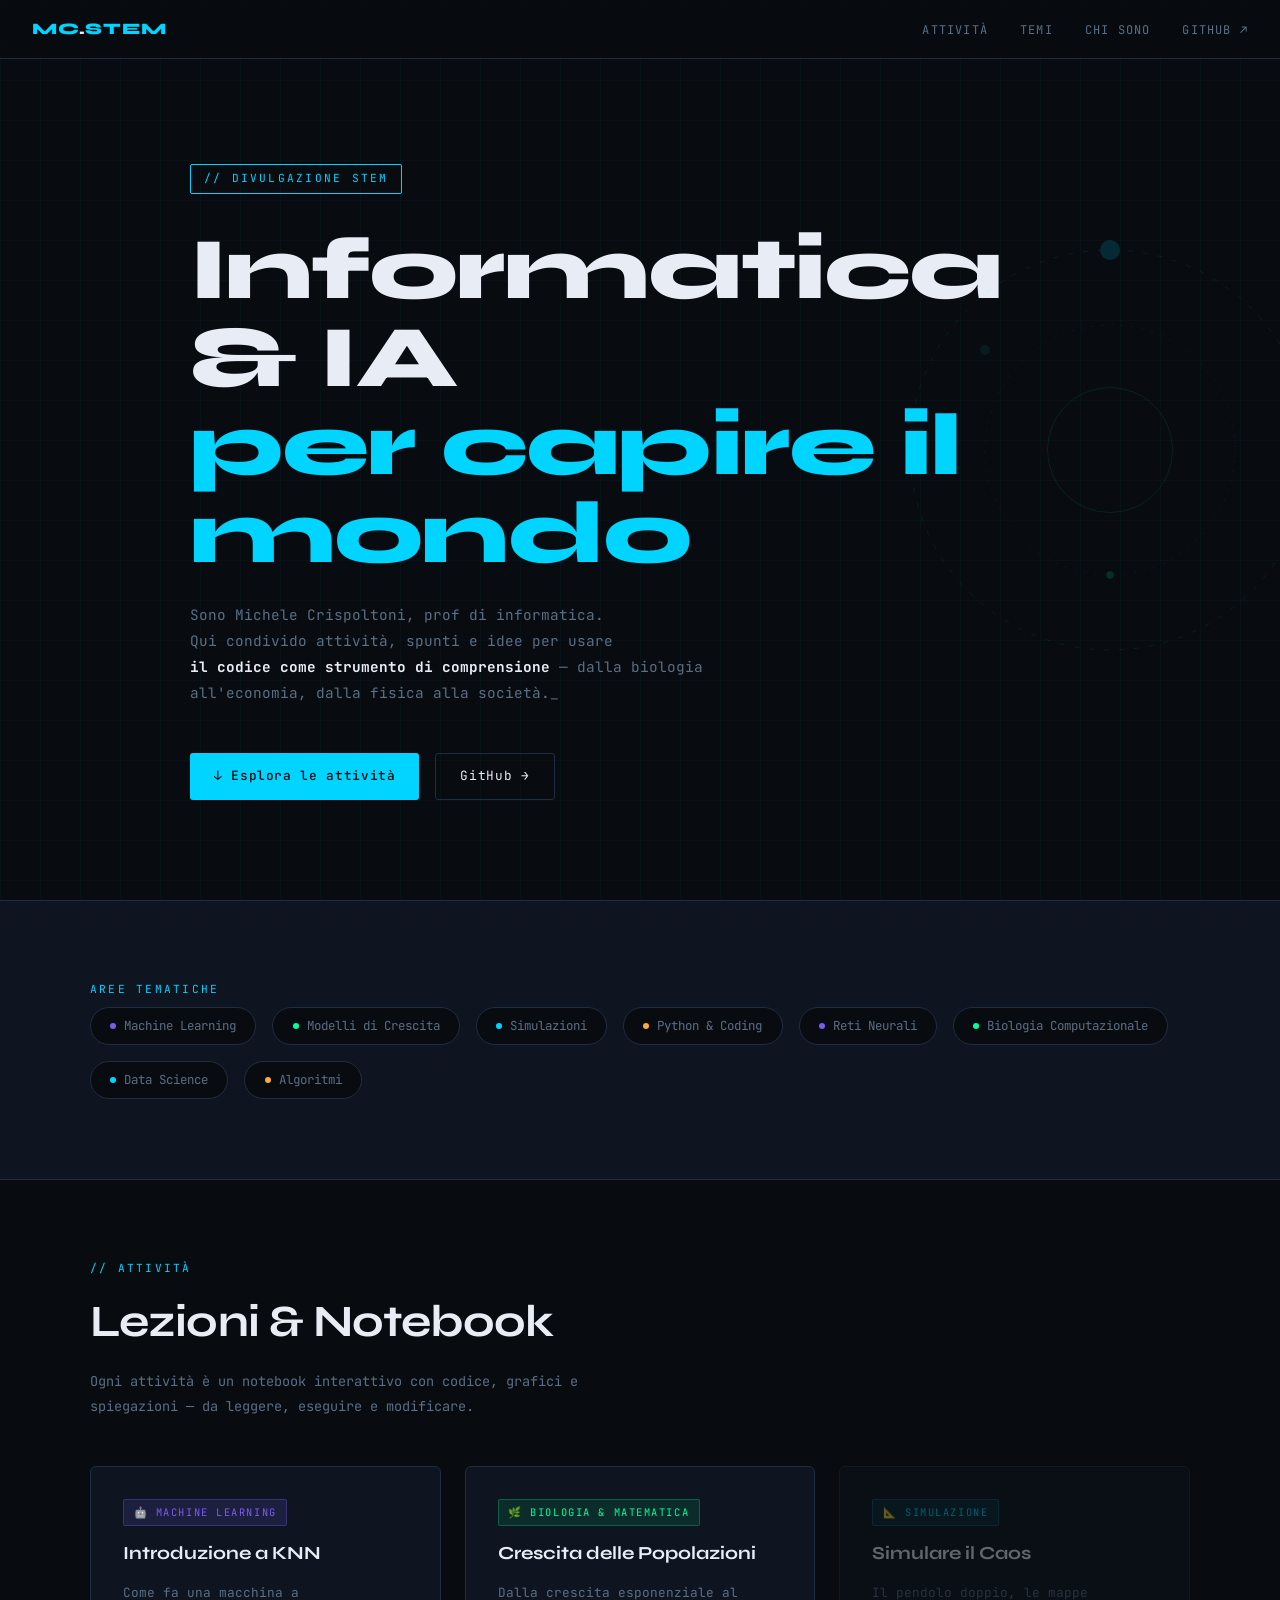
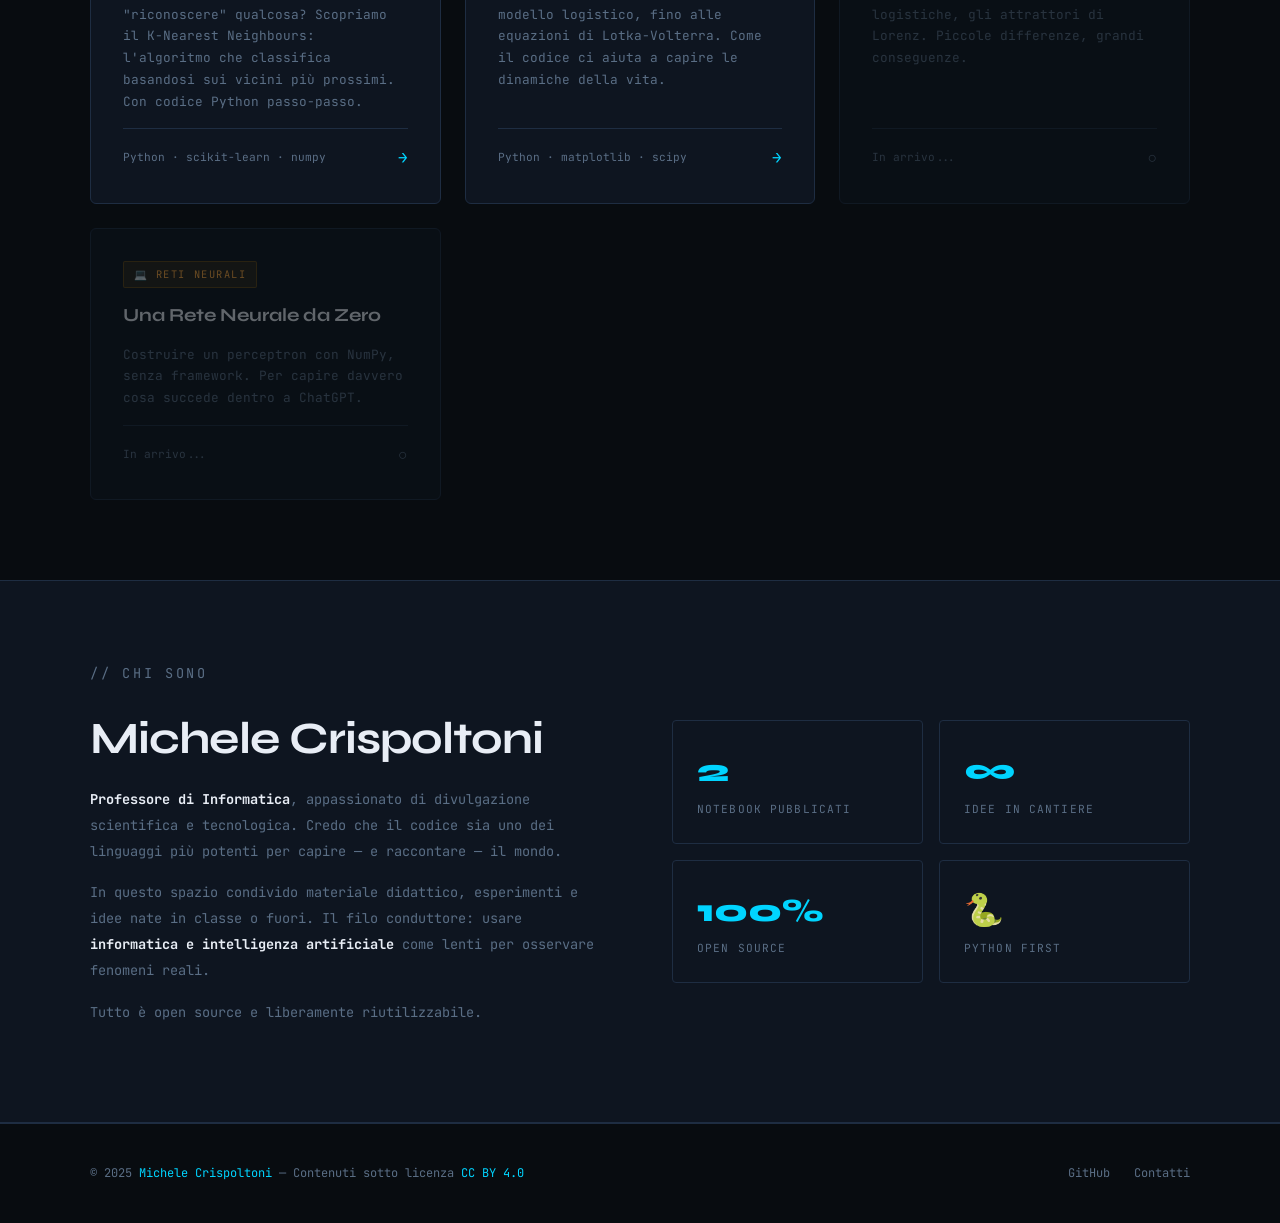
==== index.html @ 947d9c25 "Add files via upload" ====
<!DOCTYPE html>
<html lang="it">
<head>
  <meta charset="UTF-8" />
  <meta name="viewport" content="width=device-width, initial-scale=1.0" />
  <title>Michele Crispoltoni — STEM & Informatica</title>
  <link rel="preconnect" href="https://fonts.googleapis.com" />
  <link rel="preconnect" href="https://fonts.gstatic.com" crossorigin />
  <link href="https://fonts.googleapis.com/css2?family=Syne:wght@400;600;700;800&family=JetBrains+Mono:wght@300;400;500&display=swap" rel="stylesheet" />
  <style>
    :root {
      --bg: #080c10;
      --surface: #0e1520;
      --surface2: #141e2e;
      --border: #1e2d42;
      --accent: #00d4ff;
      --accent2: #7b5cf0;
      --accent3: #00ff9d;
      --text: #e8edf5;
      --muted: #5a6e85;
      --card-hover: #111b2b;
    }

    *, *::before, *::after { box-sizing: border-box; margin: 0; padding: 0; }

    html { scroll-behavior: smooth; }

    body {
      font-family: 'JetBrains Mono', monospace;
      background: var(--bg);
      color: var(--text);
      line-height: 1.6;
      overflow-x: hidden;
    }

    /* ── GRID BACKGROUND ── */
    body::before {
      content: '';
      position: fixed;
      inset: 0;
      background-image:
        linear-gradient(rgba(0,212,255,0.03) 1px, transparent 1px),
        linear-gradient(90deg, rgba(0,212,255,0.03) 1px, transparent 1px);
      background-size: 40px 40px;
      pointer-events: none;
      z-index: 0;
    }

    /* ── NAV ── */
    nav {
      position: fixed;
      top: 0; left: 0; right: 0;
      z-index: 100;
      padding: 1rem 2rem;
      display: flex;
      align-items: center;
      justify-content: space-between;
      background: rgba(8,12,16,0.85);
      backdrop-filter: blur(12px);
      border-bottom: 1px solid var(--border);
    }

    .nav-logo {
      font-family: 'Syne', sans-serif;
      font-weight: 800;
      font-size: 1rem;
      color: var(--accent);
      letter-spacing: 0.05em;
      text-decoration: none;
    }
    .nav-logo span { color: var(--text); }

    nav ul {
      display: flex;
      gap: 2rem;
      list-style: none;
    }

    nav ul a {
      font-size: 0.75rem;
      letter-spacing: 0.1em;
      text-transform: uppercase;
      color: var(--muted);
      text-decoration: none;
      transition: color 0.2s;
    }
    nav ul a:hover { color: var(--accent); }

    /* ── HERO ── */
    .hero {
      position: relative;
      min-height: 100vh;
      display: flex;
      align-items: center;
      padding: 8rem 2rem 4rem;
      z-index: 1;
    }

    .hero-inner {
      max-width: 900px;
      margin: 0 auto;
    }

    .hero-tag {
      display: inline-block;
      font-size: 0.7rem;
      letter-spacing: 0.2em;
      text-transform: uppercase;
      color: var(--accent);
      border: 1px solid var(--accent);
      padding: 0.3rem 0.8rem;
      border-radius: 2px;
      margin-bottom: 2rem;
      animation: fadeUp 0.6s ease both;
    }

    h1 {
      font-family: 'Syne', sans-serif;
      font-weight: 800;
      font-size: clamp(2.5rem, 7vw, 5.5rem);
      line-height: 1.0;
      letter-spacing: -0.02em;
      margin-bottom: 1.5rem;
      animation: fadeUp 0.6s 0.1s ease both;
    }

    h1 .line2 {
      color: var(--accent);
    }

    .hero-sub {
      font-size: 0.9rem;
      color: var(--muted);
      max-width: 540px;
      line-height: 1.8;
      margin-bottom: 3rem;
      animation: fadeUp 0.6s 0.2s ease both;
    }

    .hero-cta {
      display: flex;
      gap: 1rem;
      flex-wrap: wrap;
      animation: fadeUp 0.6s 0.3s ease both;
    }

    .btn {
      display: inline-flex;
      align-items: center;
      gap: 0.5rem;
      padding: 0.75rem 1.5rem;
      font-family: 'JetBrains Mono', monospace;
      font-size: 0.8rem;
      letter-spacing: 0.05em;
      text-decoration: none;
      border-radius: 3px;
      transition: all 0.2s;
      cursor: pointer;
      border: none;
    }

    .btn-primary {
      background: var(--accent);
      color: var(--bg);
      font-weight: 500;
    }
    .btn-primary:hover {
      background: #fff;
      transform: translateY(-2px);
    }

    .btn-outline {
      background: transparent;
      color: var(--text);
      border: 1px solid var(--border);
    }
    .btn-outline:hover {
      border-color: var(--accent);
      color: var(--accent);
      transform: translateY(-2px);
    }

    /* ── ORBIT DECORATION ── */
    .hero-visual {
      position: absolute;
      right: -80px;
      top: 50%;
      transform: translateY(-50%);
      width: 500px;
      height: 500px;
      opacity: 0.15;
      pointer-events: none;
    }

    /* ── SECTIONS ── */
    section {
      position: relative;
      z-index: 1;
      padding: 5rem 2rem;
    }

    .container {
      max-width: 1100px;
      margin: 0 auto;
    }

    .section-label {
      font-size: 0.7rem;
      letter-spacing: 0.2em;
      text-transform: uppercase;
      color: var(--accent);
      margin-bottom: 0.5rem;
    }

    .section-title {
      font-family: 'Syne', sans-serif;
      font-weight: 700;
      font-size: clamp(1.8rem, 4vw, 2.8rem);
      letter-spacing: -0.02em;
      margin-bottom: 0.75rem;
    }

    .section-desc {
      color: var(--muted);
      font-size: 0.85rem;
      max-width: 500px;
      line-height: 1.8;
      margin-bottom: 3rem;
    }

    /* ── CARDS GRID ── */
    .cards-grid {
      display: grid;
      grid-template-columns: repeat(auto-fill, minmax(320px, 1fr));
      gap: 1.5rem;
    }

    .card {
      background: var(--surface);
      border: 1px solid var(--border);
      border-radius: 6px;
      padding: 2rem;
      text-decoration: none;
      color: inherit;
      display: flex;
      flex-direction: column;
      gap: 1rem;
      transition: all 0.3s;
      position: relative;
      overflow: hidden;
    }

    .card::before {
      content: '';
      position: absolute;
      top: 0; left: 0;
      right: 0; height: 2px;
      background: linear-gradient(90deg, var(--accent), var(--accent2));
      opacity: 0;
      transition: opacity 0.3s;
    }

    .card:hover {
      background: var(--card-hover);
      border-color: var(--accent);
      transform: translateY(-4px);
      box-shadow: 0 12px 40px rgba(0,212,255,0.1);
    }

    .card:hover::before { opacity: 1; }

    .card-tag {
      display: inline-flex;
      align-items: center;
      gap: 0.4rem;
      font-size: 0.65rem;
      letter-spacing: 0.15em;
      text-transform: uppercase;
      padding: 0.25rem 0.6rem;
      border-radius: 2px;
      width: fit-content;
    }

    .tag-ia { background: rgba(123,92,240,0.15); color: var(--accent2); border: 1px solid rgba(123,92,240,0.3); }
    .tag-bio { background: rgba(0,255,157,0.1); color: var(--accent3); border: 1px solid rgba(0,255,157,0.25); }
    .tag-math { background: rgba(0,212,255,0.1); color: var(--accent); border: 1px solid rgba(0,212,255,0.25); }
    .tag-prog { background: rgba(255,165,0,0.1); color: #ffaa40; border: 1px solid rgba(255,165,0,0.25); }

    .card-title {
      font-family: 'Syne', sans-serif;
      font-weight: 700;
      font-size: 1.15rem;
      line-height: 1.3;
    }

    .card-desc {
      color: var(--muted);
      font-size: 0.8rem;
      line-height: 1.7;
      flex: 1;
    }

    .card-footer {
      display: flex;
      align-items: center;
      justify-content: space-between;
      padding-top: 1rem;
      border-top: 1px solid var(--border);
      font-size: 0.7rem;
      color: var(--muted);
    }

    .card-arrow {
      color: var(--accent);
      font-size: 1rem;
      transition: transform 0.2s;
    }
    .card:hover .card-arrow { transform: translateX(4px); }

    /* ── ABOUT ── */
    .about-grid {
      display: grid;
      grid-template-columns: 1fr 1fr;
      gap: 4rem;
      align-items: center;
    }

    @media (max-width: 768px) {
      .about-grid { grid-template-columns: 1fr; gap: 2rem; }
      .hero-visual { display: none; }
      nav ul { display: none; }
    }

    .about-text p {
      color: var(--muted);
      font-size: 0.85rem;
      line-height: 1.9;
      margin-bottom: 1rem;
    }

    .about-text p strong { color: var(--text); }

    .about-stats {
      display: grid;
      grid-template-columns: 1fr 1fr;
      gap: 1rem;
    }

    .stat-box {
      background: var(--surface);
      border: 1px solid var(--border);
      border-radius: 4px;
      padding: 1.5rem;
    }

    .stat-num {
      font-family: 'Syne', sans-serif;
      font-size: 2rem;
      font-weight: 800;
      color: var(--accent);
      display: block;
    }

    .stat-label {
      font-size: 0.7rem;
      letter-spacing: 0.1em;
      text-transform: uppercase;
      color: var(--muted);
      margin-top: 0.25rem;
    }

    /* ── TOPICS ── */
    .topics {
      background: var(--surface);
      border-top: 1px solid var(--border);
      border-bottom: 1px solid var(--border);
    }

    .topics-row {
      display: flex;
      gap: 1rem;
      flex-wrap: wrap;
    }

    .topic-pill {
      display: flex;
      align-items: center;
      gap: 0.5rem;
      background: var(--bg);
      border: 1px solid var(--border);
      border-radius: 100px;
      padding: 0.5rem 1.2rem;
      font-size: 0.78rem;
      color: var(--muted);
      cursor: default;
      transition: all 0.2s;
    }
    .topic-pill:hover {
      border-color: var(--accent);
      color: var(--accent);
    }

    .topic-dot {
      width: 6px; height: 6px;
      border-radius: 50%;
      background: var(--accent);
    }

    /* ── FOOTER ── */
    footer {
      position: relative;
      z-index: 1;
      border-top: 1px solid var(--border);
      padding: 2.5rem 2rem;
    }

    .footer-inner {
      max-width: 1100px;
      margin: 0 auto;
      display: flex;
      align-items: center;
      justify-content: space-between;
      flex-wrap: wrap;
      gap: 1rem;
    }

    .footer-copy {
      font-size: 0.75rem;
      color: var(--muted);
    }

    .footer-copy a {
      color: var(--accent);
      text-decoration: none;
    }

    .footer-links {
      display: flex;
      gap: 1.5rem;
    }
    .footer-links a {
      font-size: 0.75rem;
      color: var(--muted);
      text-decoration: none;
      transition: color 0.2s;
    }
    .footer-links a:hover { color: var(--accent); }

    /* ── ANIMATIONS ── */
    @keyframes fadeUp {
      from { opacity: 0; transform: translateY(20px); }
      to   { opacity: 1; transform: translateY(0); }
    }

    .fade-in {
      opacity: 0;
      transform: translateY(24px);
      transition: opacity 0.6s ease, transform 0.6s ease;
    }
    .fade-in.visible {
      opacity: 1;
      transform: translateY(0);
    }

    /* ── TERMINAL BLINK ── */
    .blink {
      animation: blink 1s step-end infinite;
    }
    @keyframes blink {
      50% { opacity: 0; }
    }
  </style>
</head>
<body>

  <!-- NAV -->
  <nav>
    <a class="nav-logo" href="index.html">MC<span>.</span>STEM</a>
    <ul>
      <li><a href="#attivita">Attività</a></li>
      <li><a href="#temi">Temi</a></li>
      <li><a href="#about">Chi sono</a></li>
      <li><a href="https://github.com/michelecrispoltoni" target="_blank">GitHub ↗</a></li>
    </ul>
  </nav>

  <!-- HERO -->
  <section class="hero">
    <div class="hero-inner">
      <div class="hero-tag">// divulgazione stem</div>
      <h1>
        Informatica &amp; IA<br>
        <span class="line2">per capire il mondo</span>
      </h1>
      <p class="hero-sub">
        Sono Michele Crispoltoni, prof di informatica.<br>
        Qui condivido attività, spunti e idee per usare<br>
        <strong style="color:var(--text)">il codice come strumento di comprensione</strong> — dalla biologia all'economia, dalla fisica alla società.<span class="blink">_</span>
      </p>
      <div class="hero-cta">
        <a href="#attivita" class="btn btn-primary">↓ Esplora le attività</a>
        <a href="https://github.com/michelecrispoltoni" target="_blank" class="btn btn-outline">GitHub →</a>
      </div>
    </div>

    <!-- SVG orbit decoration -->
    <svg class="hero-visual" viewBox="0 0 400 400" fill="none" xmlns="http://www.w3.org/2000/svg">
      <circle cx="200" cy="200" r="160" stroke="#00d4ff" stroke-width="0.5" stroke-dasharray="4 8"/>
      <circle cx="200" cy="200" r="100" stroke="#7b5cf0" stroke-width="0.5" stroke-dasharray="2 6"/>
      <circle cx="200" cy="200" r="50"  stroke="#00ff9d" stroke-width="0.5"/>
      <circle cx="200" cy="40"  r="8" fill="#00d4ff"/>
      <circle cx="360" cy="200" r="5" fill="#7b5cf0"/>
      <circle cx="200" cy="300" r="3" fill="#00ff9d"/>
      <circle cx="100" cy="120" r="4" fill="#00d4ff" opacity="0.5"/>
    </svg>
  </section>

  <!-- TOPICS BAR -->
  <section class="topics" id="temi">
    <div class="container">
      <p class="section-label">Aree tematiche</p>
      <div class="topics-row">
        <div class="topic-pill"><span class="topic-dot" style="background:var(--accent2)"></span> Machine Learning</div>
        <div class="topic-pill"><span class="topic-dot" style="background:var(--accent3)"></span> Modelli di Crescita</div>
        <div class="topic-pill"><span class="topic-dot" style="background:var(--accent)"></span> Simulazioni</div>
        <div class="topic-pill"><span class="topic-dot" style="background:#ffaa40"></span> Python & Coding</div>
        <div class="topic-pill"><span class="topic-dot" style="background:var(--accent2)"></span> Reti Neurali</div>
        <div class="topic-pill"><span class="topic-dot" style="background:var(--accent3)"></span> Biologia Computazionale</div>
        <div class="topic-pill"><span class="topic-dot" style="background:var(--accent)"></span> Data Science</div>
        <div class="topic-pill"><span class="topic-dot" style="background:#ffaa40"></span> Algoritmi</div>
      </div>
    </div>
  </section>

  <!-- ACTIVITIES GRID -->
  <section id="attivita">
    <div class="container">
      <p class="section-label fade-in">// attività</p>
      <h2 class="section-title fade-in">Lezioni &amp; Notebook</h2>
      <p class="section-desc fade-in">Ogni attività è un notebook interattivo con codice, grafici e spiegazioni — da leggere, eseguire e modificare.</p>

      <div class="cards-grid">

        <!-- KNN -->
        <a href="notebooks/introduzione_a_knn.html" class="card fade-in">
          <div class="card-tag tag-ia">🤖 Machine Learning</div>
          <div class="card-title">Introduzione a KNN</div>
          <div class="card-desc">
            Come fa una macchina a "riconoscere" qualcosa? Scopriamo il K-Nearest Neighbours: l'algoritmo che classifica basandosi sui vicini più prossimi. Con codice Python passo-passo.
          </div>
          <div class="card-footer">
            <span>Python · scikit-learn · numpy</span>
            <span class="card-arrow">→</span>
          </div>
        </a>

        <!-- Crescita Popolazioni -->
        <a href="notebooks/crescita_popolazioni.html" class="card fade-in">
          <div class="card-tag tag-bio">🌿 Biologia &amp; Matematica</div>
          <div class="card-title">Crescita delle Popolazioni</div>
          <div class="card-desc">
            Dalla crescita esponenziale al modello logistico, fino alle equazioni di Lotka-Volterra. Come il codice ci aiuta a capire le dinamiche della vita.
          </div>
          <div class="card-footer">
            <span>Python · matplotlib · scipy</span>
            <span class="card-arrow">→</span>
          </div>
        </a>

        <!-- Placeholder 3 -->
        <div class="card fade-in" style="opacity:0.4; cursor:default; pointer-events:none;">
          <div class="card-tag tag-math">📐 Simulazione</div>
          <div class="card-title">Simulare il Caos</div>
          <div class="card-desc">
            Il pendolo doppio, le mappe logistiche, gli attrattori di Lorenz. Piccole differenze, grandi conseguenze.
          </div>
          <div class="card-footer">
            <span>In arrivo...</span>
            <span class="card-arrow" style="color:var(--muted)">○</span>
          </div>
        </div>

        <!-- Placeholder 4 -->
        <div class="card fade-in" style="opacity:0.4; cursor:default; pointer-events:none;">
          <div class="card-tag tag-prog">💻 Reti Neurali</div>
          <div class="card-title">Una Rete Neurale da Zero</div>
          <div class="card-desc">
            Costruire un perceptron con NumPy, senza framework. Per capire davvero cosa succede dentro a ChatGPT.
          </div>
          <div class="card-footer">
            <span>In arrivo...</span>
            <span class="card-arrow" style="color:var(--muted)">○</span>
          </div>
        </div>

      </div>
    </div>
  </section>

  <!-- ABOUT -->
  <section id="about" style="background:var(--surface); border-top:1px solid var(--border); border-bottom:1px solid var(--border);">
    <div class="container">
      <div class="about-grid">
        <div class="about-text">
          <p class="section-label">// chi sono</p>
          <h2 class="section-title fade-in">Michele Crispoltoni</h2>
          <p class="fade-in">
            <strong>Professore di Informatica</strong>, appassionato di divulgazione scientifica e tecnologica. Credo che il codice sia uno dei linguaggi più potenti per capire — e raccontare — il mondo.
          </p>
          <p class="fade-in">
            In questo spazio condivido materiale didattico, esperimenti e idee nate in classe o fuori. Il filo conduttore: usare <strong>informatica e intelligenza artificiale</strong> come lenti per osservare fenomeni reali.
          </p>
          <p class="fade-in">
            Tutto è open source e liberamente riutilizzabile.
          </p>
        </div>
        <div class="about-stats fade-in">
          <div class="stat-box">
            <span class="stat-num">2</span>
            <div class="stat-label">Notebook pubblicati</div>
          </div>
          <div class="stat-box">
            <span class="stat-num">∞</span>
            <div class="stat-label">Idee in cantiere</div>
          </div>
          <div class="stat-box">
            <span class="stat-num">100%</span>
            <div class="stat-label">Open source</div>
          </div>
          <div class="stat-box">
            <span class="stat-num">🐍</span>
            <div class="stat-label">Python first</div>
          </div>
        </div>
      </div>
    </div>
  </section>

  <!-- FOOTER -->
  <footer>
    <div class="footer-inner">
      <p class="footer-copy">© 2025 <a href="#">Michele Crispoltoni</a> — Contenuti sotto licenza <a href="https://creativecommons.org/licenses/by/4.0/" target="_blank">CC BY 4.0</a></p>
      <div class="footer-links">
        <a href="https://github.com/michelecrispoltoni" target="_blank">GitHub</a>
        <a href="mailto:">Contatti</a>
      </div>
    </div>
  </footer>

  <script>
    // Scroll-triggered fade-in
    const observer = new IntersectionObserver((entries) => {
      entries.forEach((e, i) => {
        if (e.isIntersecting) {
          setTimeout(() => e.target.classList.add('visible'), i * 80);
          observer.unobserve(e.target);
        }
      });
    }, { threshold: 0.1 });

    document.querySelectorAll('.fade-in').forEach(el => observer.observe(el));
  </script>

</body>
</html>
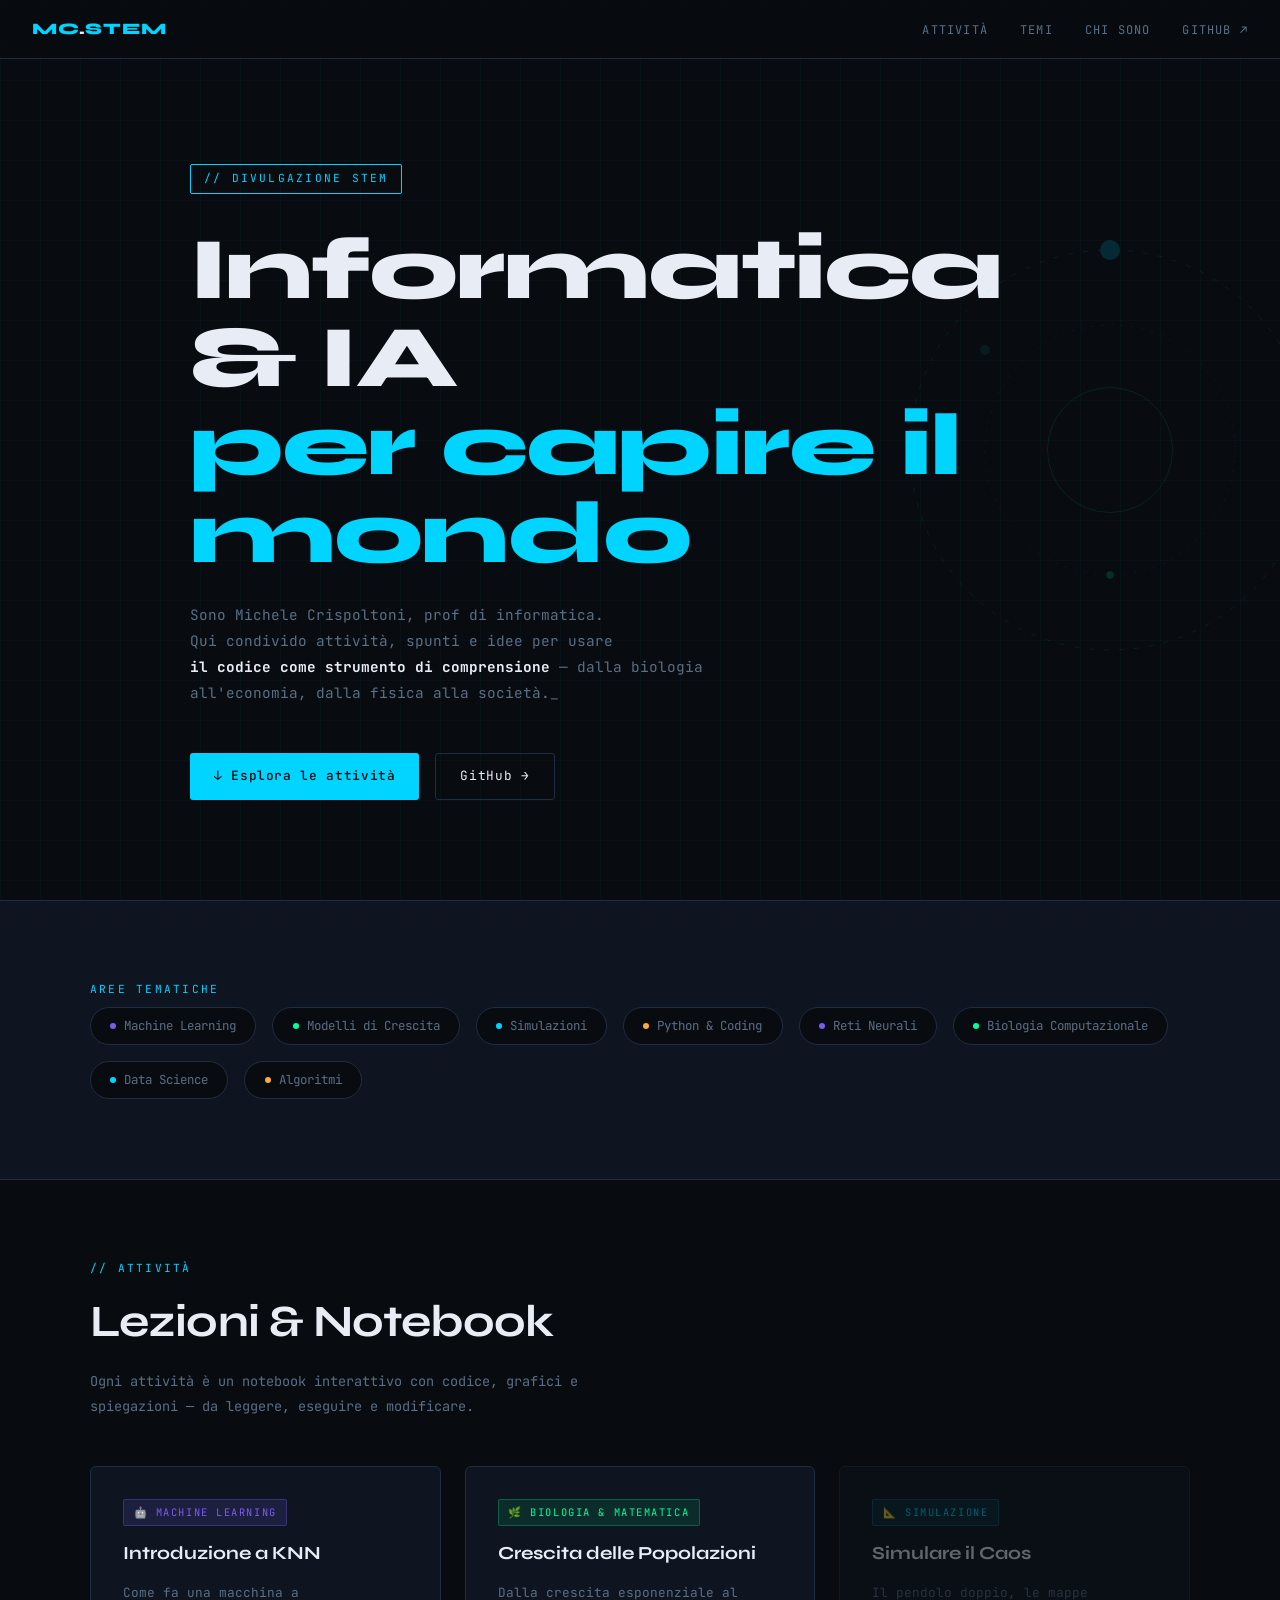
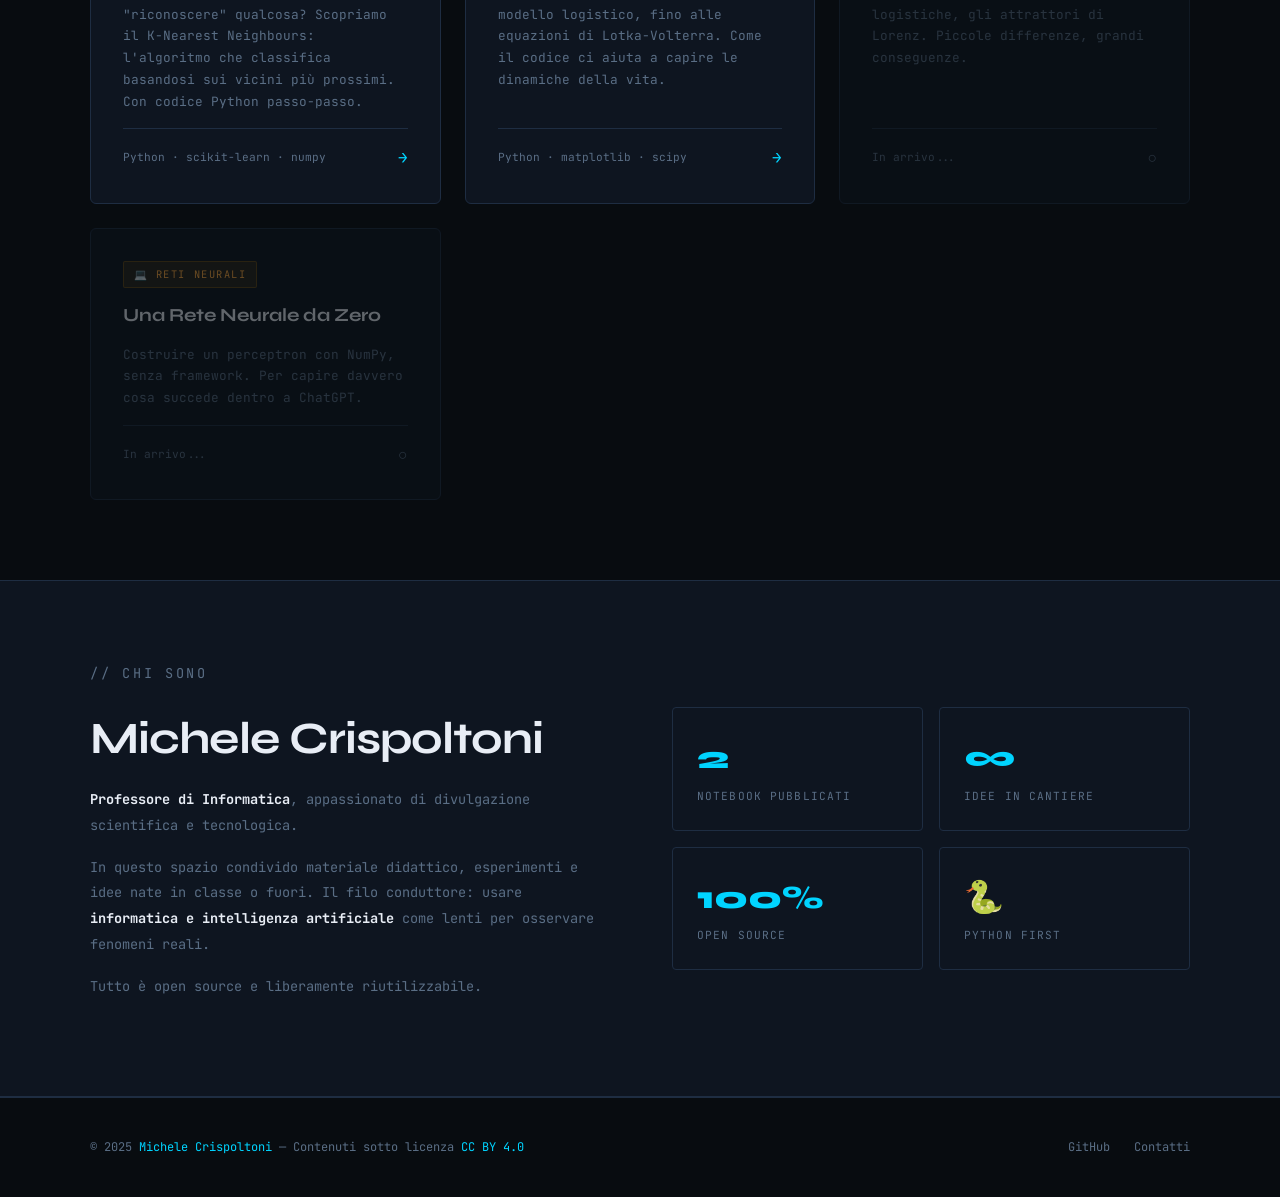
==== commit a90b5129: "Update index.html" ====
--- a/index.html
+++ b/index.html
@@ -7,469 +7,7 @@
   <link rel="preconnect" href="https://fonts.googleapis.com" />
   <link rel="preconnect" href="https://fonts.gstatic.com" crossorigin />
   <link href="https://fonts.googleapis.com/css2?family=Syne:wght@400;600;700;800&family=JetBrains+Mono:wght@300;400;500&display=swap" rel="stylesheet" />
-  <style>
-    :root {
-      --bg: #080c10;
-      --surface: #0e1520;
-      --surface2: #141e2e;
-      --border: #1e2d42;
-      --accent: #00d4ff;
-      --accent2: #7b5cf0;
-      --accent3: #00ff9d;
-      --text: #e8edf5;
-      --muted: #5a6e85;
-      --card-hover: #111b2b;
-    }
-
-    *, *::before, *::after { box-sizing: border-box; margin: 0; padding: 0; }
-
-    html { scroll-behavior: smooth; }
-
-    body {
-      font-family: 'JetBrains Mono', monospace;
-      background: var(--bg);
-      color: var(--text);
-      line-height: 1.6;
-      overflow-x: hidden;
-    }
-
-    /* ── GRID BACKGROUND ── */
-    body::before {
-      content: '';
-      position: fixed;
-      inset: 0;
-      background-image:
-        linear-gradient(rgba(0,212,255,0.03) 1px, transparent 1px),
-        linear-gradient(90deg, rgba(0,212,255,0.03) 1px, transparent 1px);
-      background-size: 40px 40px;
-      pointer-events: none;
-      z-index: 0;
-    }
-
-    /* ── NAV ── */
-    nav {
-      position: fixed;
-      top: 0; left: 0; right: 0;
-      z-index: 100;
-      padding: 1rem 2rem;
-      display: flex;
-      align-items: center;
-      justify-content: space-between;
-      background: rgba(8,12,16,0.85);
-      backdrop-filter: blur(12px);
-      border-bottom: 1px solid var(--border);
-    }
-
-    .nav-logo {
-      font-family: 'Syne', sans-serif;
-      font-weight: 800;
-      font-size: 1rem;
-      color: var(--accent);
-      letter-spacing: 0.05em;
-      text-decoration: none;
-    }
-    .nav-logo span { color: var(--text); }
-
-    nav ul {
-      display: flex;
-      gap: 2rem;
-      list-style: none;
-    }
-
-    nav ul a {
-      font-size: 0.75rem;
-      letter-spacing: 0.1em;
-      text-transform: uppercase;
-      color: var(--muted);
-      text-decoration: none;
-      transition: color 0.2s;
-    }
-    nav ul a:hover { color: var(--accent); }
-
-    /* ── HERO ── */
-    .hero {
-      position: relative;
-      min-height: 100vh;
-      display: flex;
-      align-items: center;
-      padding: 8rem 2rem 4rem;
-      z-index: 1;
-    }
-
-    .hero-inner {
-      max-width: 900px;
-      margin: 0 auto;
-    }
-
-    .hero-tag {
-      display: inline-block;
-      font-size: 0.7rem;
-      letter-spacing: 0.2em;
-      text-transform: uppercase;
-      color: var(--accent);
-      border: 1px solid var(--accent);
-      padding: 0.3rem 0.8rem;
-      border-radius: 2px;
-      margin-bottom: 2rem;
-      animation: fadeUp 0.6s ease both;
-    }
-
-    h1 {
-      font-family: 'Syne', sans-serif;
-      font-weight: 800;
-      font-size: clamp(2.5rem, 7vw, 5.5rem);
-      line-height: 1.0;
-      letter-spacing: -0.02em;
-      margin-bottom: 1.5rem;
-      animation: fadeUp 0.6s 0.1s ease both;
-    }
-
-    h1 .line2 {
-      color: var(--accent);
-    }
-
-    .hero-sub {
-      font-size: 0.9rem;
-      color: var(--muted);
-      max-width: 540px;
-      line-height: 1.8;
-      margin-bottom: 3rem;
-      animation: fadeUp 0.6s 0.2s ease both;
-    }
-
-    .hero-cta {
-      display: flex;
-      gap: 1rem;
-      flex-wrap: wrap;
-      animation: fadeUp 0.6s 0.3s ease both;
-    }
-
-    .btn {
-      display: inline-flex;
-      align-items: center;
-      gap: 0.5rem;
-      padding: 0.75rem 1.5rem;
-      font-family: 'JetBrains Mono', monospace;
-      font-size: 0.8rem;
-      letter-spacing: 0.05em;
-      text-decoration: none;
-      border-radius: 3px;
-      transition: all 0.2s;
-      cursor: pointer;
-      border: none;
-    }
-
-    .btn-primary {
-      background: var(--accent);
-      color: var(--bg);
-      font-weight: 500;
-    }
-    .btn-primary:hover {
-      background: #fff;
-      transform: translateY(-2px);
-    }
-
-    .btn-outline {
-      background: transparent;
-      color: var(--text);
-      border: 1px solid var(--border);
-    }
-    .btn-outline:hover {
-      border-color: var(--accent);
-      color: var(--accent);
-      transform: translateY(-2px);
-    }
-
-    /* ── ORBIT DECORATION ── */
-    .hero-visual {
-      position: absolute;
-      right: -80px;
-      top: 50%;
-      transform: translateY(-50%);
-      width: 500px;
-      height: 500px;
-      opacity: 0.15;
-      pointer-events: none;
-    }
-
-    /* ── SECTIONS ── */
-    section {
-      position: relative;
-      z-index: 1;
-      padding: 5rem 2rem;
-    }
-
-    .container {
-      max-width: 1100px;
-      margin: 0 auto;
-    }
-
-    .section-label {
-      font-size: 0.7rem;
-      letter-spacing: 0.2em;
-      text-transform: uppercase;
-      color: var(--accent);
-      margin-bottom: 0.5rem;
-    }
-
-    .section-title {
-      font-family: 'Syne', sans-serif;
-      font-weight: 700;
-      font-size: clamp(1.8rem, 4vw, 2.8rem);
-      letter-spacing: -0.02em;
-      margin-bottom: 0.75rem;
-    }
-
-    .section-desc {
-      color: var(--muted);
-      font-size: 0.85rem;
-      max-width: 500px;
-      line-height: 1.8;
-      margin-bottom: 3rem;
-    }
-
-    /* ── CARDS GRID ── */
-    .cards-grid {
-      display: grid;
-      grid-template-columns: repeat(auto-fill, minmax(320px, 1fr));
-      gap: 1.5rem;
-    }
-
-    .card {
-      background: var(--surface);
-      border: 1px solid var(--border);
-      border-radius: 6px;
-      padding: 2rem;
-      text-decoration: none;
-      color: inherit;
-      display: flex;
-      flex-direction: column;
-      gap: 1rem;
-      transition: all 0.3s;
-      position: relative;
-      overflow: hidden;
-    }
-
-    .card::before {
-      content: '';
-      position: absolute;
-      top: 0; left: 0;
-      right: 0; height: 2px;
-      background: linear-gradient(90deg, var(--accent), var(--accent2));
-      opacity: 0;
-      transition: opacity 0.3s;
-    }
-
-    .card:hover {
-      background: var(--card-hover);
-      border-color: var(--accent);
-      transform: translateY(-4px);
-      box-shadow: 0 12px 40px rgba(0,212,255,0.1);
-    }
-
-    .card:hover::before { opacity: 1; }
-
-    .card-tag {
-      display: inline-flex;
-      align-items: center;
-      gap: 0.4rem;
-      font-size: 0.65rem;
-      letter-spacing: 0.15em;
-      text-transform: uppercase;
-      padding: 0.25rem 0.6rem;
-      border-radius: 2px;
-      width: fit-content;
-    }
-
-    .tag-ia { background: rgba(123,92,240,0.15); color: var(--accent2); border: 1px solid rgba(123,92,240,0.3); }
-    .tag-bio { background: rgba(0,255,157,0.1); color: var(--accent3); border: 1px solid rgba(0,255,157,0.25); }
-    .tag-math { background: rgba(0,212,255,0.1); color: var(--accent); border: 1px solid rgba(0,212,255,0.25); }
-    .tag-prog { background: rgba(255,165,0,0.1); color: #ffaa40; border: 1px solid rgba(255,165,0,0.25); }
-
-    .card-title {
-      font-family: 'Syne', sans-serif;
-      font-weight: 700;
-      font-size: 1.15rem;
-      line-height: 1.3;
-    }
-
-    .card-desc {
-      color: var(--muted);
-      font-size: 0.8rem;
-      line-height: 1.7;
-      flex: 1;
-    }
-
-    .card-footer {
-      display: flex;
-      align-items: center;
-      justify-content: space-between;
-      padding-top: 1rem;
-      border-top: 1px solid var(--border);
-      font-size: 0.7rem;
-      color: var(--muted);
-    }
-
-    .card-arrow {
-      color: var(--accent);
-      font-size: 1rem;
-      transition: transform 0.2s;
-    }
-    .card:hover .card-arrow { transform: translateX(4px); }
-
-    /* ── ABOUT ── */
-    .about-grid {
-      display: grid;
-      grid-template-columns: 1fr 1fr;
-      gap: 4rem;
-      align-items: center;
-    }
-
-    @media (max-width: 768px) {
-      .about-grid { grid-template-columns: 1fr; gap: 2rem; }
-      .hero-visual { display: none; }
-      nav ul { display: none; }
-    }
-
-    .about-text p {
-      color: var(--muted);
-      font-size: 0.85rem;
-      line-height: 1.9;
-      margin-bottom: 1rem;
-    }
-
-    .about-text p strong { color: var(--text); }
-
-    .about-stats {
-      display: grid;
-      grid-template-columns: 1fr 1fr;
-      gap: 1rem;
-    }
-
-    .stat-box {
-      background: var(--surface);
-      border: 1px solid var(--border);
-      border-radius: 4px;
-      padding: 1.5rem;
-    }
-
-    .stat-num {
-      font-family: 'Syne', sans-serif;
-      font-size: 2rem;
-      font-weight: 800;
-      color: var(--accent);
-      display: block;
-    }
-
-    .stat-label {
-      font-size: 0.7rem;
-      letter-spacing: 0.1em;
-      text-transform: uppercase;
-      color: var(--muted);
-      margin-top: 0.25rem;
-    }
-
-    /* ── TOPICS ── */
-    .topics {
-      background: var(--surface);
-      border-top: 1px solid var(--border);
-      border-bottom: 1px solid var(--border);
-    }
-
-    .topics-row {
-      display: flex;
-      gap: 1rem;
-      flex-wrap: wrap;
-    }
-
-    .topic-pill {
-      display: flex;
-      align-items: center;
-      gap: 0.5rem;
-      background: var(--bg);
-      border: 1px solid var(--border);
-      border-radius: 100px;
-      padding: 0.5rem 1.2rem;
-      font-size: 0.78rem;
-      color: var(--muted);
-      cursor: default;
-      transition: all 0.2s;
-    }
-    .topic-pill:hover {
-      border-color: var(--accent);
-      color: var(--accent);
-    }
-
-    .topic-dot {
-      width: 6px; height: 6px;
-      border-radius: 50%;
-      background: var(--accent);
-    }
-
-    /* ── FOOTER ── */
-    footer {
-      position: relative;
-      z-index: 1;
-      border-top: 1px solid var(--border);
-      padding: 2.5rem 2rem;
-    }
-
-    .footer-inner {
-      max-width: 1100px;
-      margin: 0 auto;
-      display: flex;
-      align-items: center;
-      justify-content: space-between;
-      flex-wrap: wrap;
-      gap: 1rem;
-    }
-
-    .footer-copy {
-      font-size: 0.75rem;
-      color: var(--muted);
-    }
-
-    .footer-copy a {
-      color: var(--accent);
-      text-decoration: none;
-    }
-
-    .footer-links {
-      display: flex;
-      gap: 1.5rem;
-    }
-    .footer-links a {
-      font-size: 0.75rem;
-      color: var(--muted);
-      text-decoration: none;
-      transition: color 0.2s;
-    }
-    .footer-links a:hover { color: var(--accent); }
-
-    /* ── ANIMATIONS ── */
-    @keyframes fadeUp {
-      from { opacity: 0; transform: translateY(20px); }
-      to   { opacity: 1; transform: translateY(0); }
-    }
-
-    .fade-in {
-      opacity: 0;
-      transform: translateY(24px);
-      transition: opacity 0.6s ease, transform 0.6s ease;
-    }
-    .fade-in.visible {
-      opacity: 1;
-      transform: translateY(0);
-    }
-
-    /* ── TERMINAL BLINK ── */
-    .blink {
-      animation: blink 1s step-end infinite;
-    }
-    @keyframes blink {
-      50% { opacity: 0; }
-    }
-  </style>
+  <link rel="stylesheet" href="style.css">
 </head>
 <body>
 
@@ -480,7 +18,7 @@
       <li><a href="#attivita">Attività</a></li>
       <li><a href="#temi">Temi</a></li>
       <li><a href="#about">Chi sono</a></li>
-      <li><a href="https://github.com/michelecrispoltoni" target="_blank">GitHub ↗</a></li>
+      <li><a href="https://github.com/professorCrispoltoni" target="_blank">GitHub ↗</a></li>
     </ul>
   </nav>
 
@@ -542,7 +80,7 @@
       <div class="cards-grid">
 
         <!-- KNN -->
-        <a href="notebooks/introduzione_a_knn.html" class="card fade-in">
+        <a href="notebook/introduzione_a_knn.html" class="card fade-in">
           <div class="card-tag tag-ia">🤖 Machine Learning</div>
           <div class="card-title">Introduzione a KNN</div>
           <div class="card-desc">
@@ -555,7 +93,7 @@
         </a>
 
         <!-- Crescita Popolazioni -->
-        <a href="notebooks/crescita_popolazioni.html" class="card fade-in">
+        <a href="notebook/crescita_popolazioni.html" class="card fade-in">
           <div class="card-tag tag-bio">🌿 Biologia &amp; Matematica</div>
           <div class="card-title">Crescita delle Popolazioni</div>
           <div class="card-desc">
@@ -605,7 +143,7 @@
           <p class="section-label">// chi sono</p>
           <h2 class="section-title fade-in">Michele Crispoltoni</h2>
           <p class="fade-in">
-            <strong>Professore di Informatica</strong>, appassionato di divulgazione scientifica e tecnologica. Credo che il codice sia uno dei linguaggi più potenti per capire — e raccontare — il mondo.
+            <strong>Professore di Informatica</strong>, appassionato di divulgazione scientifica e tecnologica.
           </p>
           <p class="fade-in">
             In questo spazio condivido materiale didattico, esperimenti e idee nate in classe o fuori. Il filo conduttore: usare <strong>informatica e intelligenza artificiale</strong> come lenti per osservare fenomeni reali.
--- a/style.css
+++ b/style.css
@@ -0,0 +1,461 @@
+:root {
+  --bg: #080c10;
+  --surface: #0e1520;
+  --surface2: #141e2e;
+  --border: #1e2d42;
+  --accent: #00d4ff;
+  --accent2: #7b5cf0;
+  --accent3: #00ff9d;
+  --text: #e8edf5;
+  --muted: #5a6e85;
+  --card-hover: #111b2b;
+}
+
+*, *::before, *::after { box-sizing: border-box; margin: 0; padding: 0; }
+
+html { scroll-behavior: smooth; }
+
+body {
+  font-family: 'JetBrains Mono', monospace;
+  background: var(--bg);
+  color: var(--text);
+  line-height: 1.6;
+  overflow-x: hidden;
+}
+
+/* ── GRID BACKGROUND ── */
+body::before {
+  content: '';
+  position: fixed;
+  inset: 0;
+  background-image:
+    linear-gradient(rgba(0,212,255,0.03) 1px, transparent 1px),
+    linear-gradient(90deg, rgba(0,212,255,0.03) 1px, transparent 1px);
+  background-size: 40px 40px;
+  pointer-events: none;
+  z-index: 0;
+}
+
+/* ── NAV ── */
+nav {
+  position: fixed;
+  top: 0; left: 0; right: 0;
+  z-index: 100;
+  padding: 1rem 2rem;
+  display: flex;
+  align-items: center;
+  justify-content: space-between;
+  background: rgba(8,12,16,0.85);
+  backdrop-filter: blur(12px);
+  border-bottom: 1px solid var(--border);
+}
+
+.nav-logo {
+  font-family: 'Syne', sans-serif;
+  font-weight: 800;
+  font-size: 1rem;
+  color: var(--accent);
+  letter-spacing: 0.05em;
+  text-decoration: none;
+}
+.nav-logo span { color: var(--text); }
+
+nav ul {
+  display: flex;
+  gap: 2rem;
+  list-style: none;
+}
+
+nav ul a {
+  font-size: 0.75rem;
+  letter-spacing: 0.1em;
+  text-transform: uppercase;
+  color: var(--muted);
+  text-decoration: none;
+  transition: color 0.2s;
+}
+nav ul a:hover { color: var(--accent); }
+
+/* ── HERO ── */
+.hero {
+  position: relative;
+  min-height: 100vh;
+  display: flex;
+  align-items: center;
+  padding: 8rem 2rem 4rem;
+  z-index: 1;
+}
+
+.hero-inner {
+  max-width: 900px;
+  margin: 0 auto;
+}
+
+.hero-tag {
+  display: inline-block;
+  font-size: 0.7rem;
+  letter-spacing: 0.2em;
+  text-transform: uppercase;
+  color: var(--accent);
+  border: 1px solid var(--accent);
+  padding: 0.3rem 0.8rem;
+  border-radius: 2px;
+  margin-bottom: 2rem;
+  animation: fadeUp 0.6s ease both;
+}
+
+h1 {
+  font-family: 'Syne', sans-serif;
+  font-weight: 800;
+  font-size: clamp(2.5rem, 7vw, 5.5rem);
+  line-height: 1.0;
+  letter-spacing: -0.02em;
+  margin-bottom: 1.5rem;
+  animation: fadeUp 0.6s 0.1s ease both;
+}
+
+h1 .line2 {
+  color: var(--accent);
+}
+
+.hero-sub {
+  font-size: 0.9rem;
+  color: var(--muted);
+  max-width: 540px;
+  line-height: 1.8;
+  margin-bottom: 3rem;
+  animation: fadeUp 0.6s 0.2s ease both;
+}
+
+.hero-cta {
+  display: flex;
+  gap: 1rem;
+  flex-wrap: wrap;
+  animation: fadeUp 0.6s 0.3s ease both;
+}
+
+.btn {
+  display: inline-flex;
+  align-items: center;
+  gap: 0.5rem;
+  padding: 0.75rem 1.5rem;
+  font-family: 'JetBrains Mono', monospace;
+  font-size: 0.8rem;
+  letter-spacing: 0.05em;
+  text-decoration: none;
+  border-radius: 3px;
+  transition: all 0.2s;
+  cursor: pointer;
+  border: none;
+}
+
+.btn-primary {
+  background: var(--accent);
+  color: var(--bg);
+  font-weight: 500;
+}
+.btn-primary:hover {
+  background: #fff;
+  transform: translateY(-2px);
+}
+
+.btn-outline {
+  background: transparent;
+  color: var(--text);
+  border: 1px solid var(--border);
+}
+.btn-outline:hover {
+  border-color: var(--accent);
+  color: var(--accent);
+  transform: translateY(-2px);
+}
+
+/* ── ORBIT DECORATION ── */
+.hero-visual {
+  position: absolute;
+  right: -80px;
+  top: 50%;
+  transform: translateY(-50%);
+  width: 500px;
+  height: 500px;
+  opacity: 0.15;
+  pointer-events: none;
+}
+
+/* ── SECTIONS ── */
+section {
+  position: relative;
+  z-index: 1;
+  padding: 5rem 2rem;
+}
+
+.container {
+  max-width: 1100px;
+  margin: 0 auto;
+}
+
+.section-label {
+  font-size: 0.7rem;
+  letter-spacing: 0.2em;
+  text-transform: uppercase;
+  color: var(--accent);
+  margin-bottom: 0.5rem;
+}
+
+.section-title {
+  font-family: 'Syne', sans-serif;
+  font-weight: 700;
+  font-size: clamp(1.8rem, 4vw, 2.8rem);
+  letter-spacing: -0.02em;
+  margin-bottom: 0.75rem;
+}
+
+.section-desc {
+  color: var(--muted);
+  font-size: 0.85rem;
+  max-width: 500px;
+  line-height: 1.8;
+  margin-bottom: 3rem;
+}
+
+/* ── CARDS GRID ── */
+.cards-grid {
+  display: grid;
+  grid-template-columns: repeat(auto-fill, minmax(320px, 1fr));
+  gap: 1.5rem;
+}
+
+.card {
+  background: var(--surface);
+  border: 1px solid var(--border);
+  border-radius: 6px;
+  padding: 2rem;
+  text-decoration: none;
+  color: inherit;
+  display: flex;
+  flex-direction: column;
+  gap: 1rem;
+  transition: all 0.3s;
+  position: relative;
+  overflow: hidden;
+}
+
+.card::before {
+  content: '';
+  position: absolute;
+  top: 0; left: 0;
+  right: 0; height: 2px;
+  background: linear-gradient(90deg, var(--accent), var(--accent2));
+  opacity: 0;
+  transition: opacity 0.3s;
+}
+
+.card:hover {
+  background: var(--card-hover);
+  border-color: var(--accent);
+  transform: translateY(-4px);
+  box-shadow: 0 12px 40px rgba(0,212,255,0.1);
+}
+
+.card:hover::before { opacity: 1; }
+
+.card-tag {
+  display: inline-flex;
+  align-items: center;
+  gap: 0.4rem;
+  font-size: 0.65rem;
+  letter-spacing: 0.15em;
+  text-transform: uppercase;
+  padding: 0.25rem 0.6rem;
+  border-radius: 2px;
+  width: fit-content;
+}
+
+.tag-ia { background: rgba(123,92,240,0.15); color: var(--accent2); border: 1px solid rgba(123,92,240,0.3); }
+.tag-bio { background: rgba(0,255,157,0.1); color: var(--accent3); border: 1px solid rgba(0,255,157,0.25); }
+.tag-math { background: rgba(0,212,255,0.1); color: var(--accent); border: 1px solid rgba(0,212,255,0.25); }
+.tag-prog { background: rgba(255,165,0,0.1); color: #ffaa40; border: 1px solid rgba(255,165,0,0.25); }
+
+.card-title {
+  font-family: 'Syne', sans-serif;
+  font-weight: 700;
+  font-size: 1.15rem;
+  line-height: 1.3;
+}
+
+.card-desc {
+  color: var(--muted);
+  font-size: 0.8rem;
+  line-height: 1.7;
+  flex: 1;
+}
+
+.card-footer {
+  display: flex;
+  align-items: center;
+  justify-content: space-between;
+  padding-top: 1rem;
+  border-top: 1px solid var(--border);
+  font-size: 0.7rem;
+  color: var(--muted);
+}
+
+.card-arrow {
+  color: var(--accent);
+  font-size: 1rem;
+  transition: transform 0.2s;
+}
+.card:hover .card-arrow { transform: translateX(4px); }
+
+/* ── ABOUT ── */
+.about-grid {
+  display: grid;
+  grid-template-columns: 1fr 1fr;
+  gap: 4rem;
+  align-items: center;
+}
+
+@media (max-width: 768px) {
+  .about-grid { grid-template-columns: 1fr; gap: 2rem; }
+  .hero-visual { display: none; }
+  nav ul { display: none; }
+}
+
+.about-text p {
+  color: var(--muted);
+  font-size: 0.85rem;
+  line-height: 1.9;
+  margin-bottom: 1rem;
+}
+
+.about-text p strong { color: var(--text); }
+
+.about-stats {
+  display: grid;
+  grid-template-columns: 1fr 1fr;
+  gap: 1rem;
+}
+
+.stat-box {
+  background: var(--surface);
+  border: 1px solid var(--border);
+  border-radius: 4px;
+  padding: 1.5rem;
+}
+
+.stat-num {
+  font-family: 'Syne', sans-serif;
+  font-size: 2rem;
+  font-weight: 800;
+  color: var(--accent);
+  display: block;
+}
+
+.stat-label {
+  font-size: 0.7rem;
+  letter-spacing: 0.1em;
+  text-transform: uppercase;
+  color: var(--muted);
+  margin-top: 0.25rem;
+}
+
+/* ── TOPICS ── */
+.topics {
+  background: var(--surface);
+  border-top: 1px solid var(--border);
+  border-bottom: 1px solid var(--border);
+}
+
+.topics-row {
+  display: flex;
+  gap: 1rem;
+  flex-wrap: wrap;
+}
+
+.topic-pill {
+  display: flex;
+  align-items: center;
+  gap: 0.5rem;
+  background: var(--bg);
+  border: 1px solid var(--border);
+  border-radius: 100px;
+  padding: 0.5rem 1.2rem;
+  font-size: 0.78rem;
+  color: var(--muted);
+  cursor: default;
+  transition: all 0.2s;
+}
+.topic-pill:hover {
+  border-color: var(--accent);
+  color: var(--accent);
+}
+
+.topic-dot {
+  width: 6px; height: 6px;
+  border-radius: 50%;
+  background: var(--accent);
+}
+
+/* ── FOOTER ── */
+footer {
+  position: relative;
+  z-index: 1;
+  border-top: 1px solid var(--border);
+  padding: 2.5rem 2rem;
+}
+
+.footer-inner {
+  max-width: 1100px;
+  margin: 0 auto;
+  display: flex;
+  align-items: center;
+  justify-content: space-between;
+  flex-wrap: wrap;
+  gap: 1rem;
+}
+
+.footer-copy {
+  font-size: 0.75rem;
+  color: var(--muted);
+}
+
+.footer-copy a {
+  color: var(--accent);
+  text-decoration: none;
+}
+
+.footer-links {
+  display: flex;
+  gap: 1.5rem;
+}
+.footer-links a {
+  font-size: 0.75rem;
+  color: var(--muted);
+  text-decoration: none;
+  transition: color 0.2s;
+}
+.footer-links a:hover { color: var(--accent); }
+
+/* ── ANIMATIONS ── */
+@keyframes fadeUp {
+  from { opacity: 0; transform: translateY(20px); }
+  to   { opacity: 1; transform: translateY(0); }
+}
+
+.fade-in {
+  opacity: 0;
+  transform: translateY(24px);
+  transition: opacity 0.6s ease, transform 0.6s ease;
+}
+.fade-in.visible {
+  opacity: 1;
+  transform: translateY(0);
+}
+
+/* ── TERMINAL BLINK ── */
+.blink {
+  animation: blink 1s step-end infinite;
+}
+@keyframes blink {
+  50% { opacity: 0; }
+}
